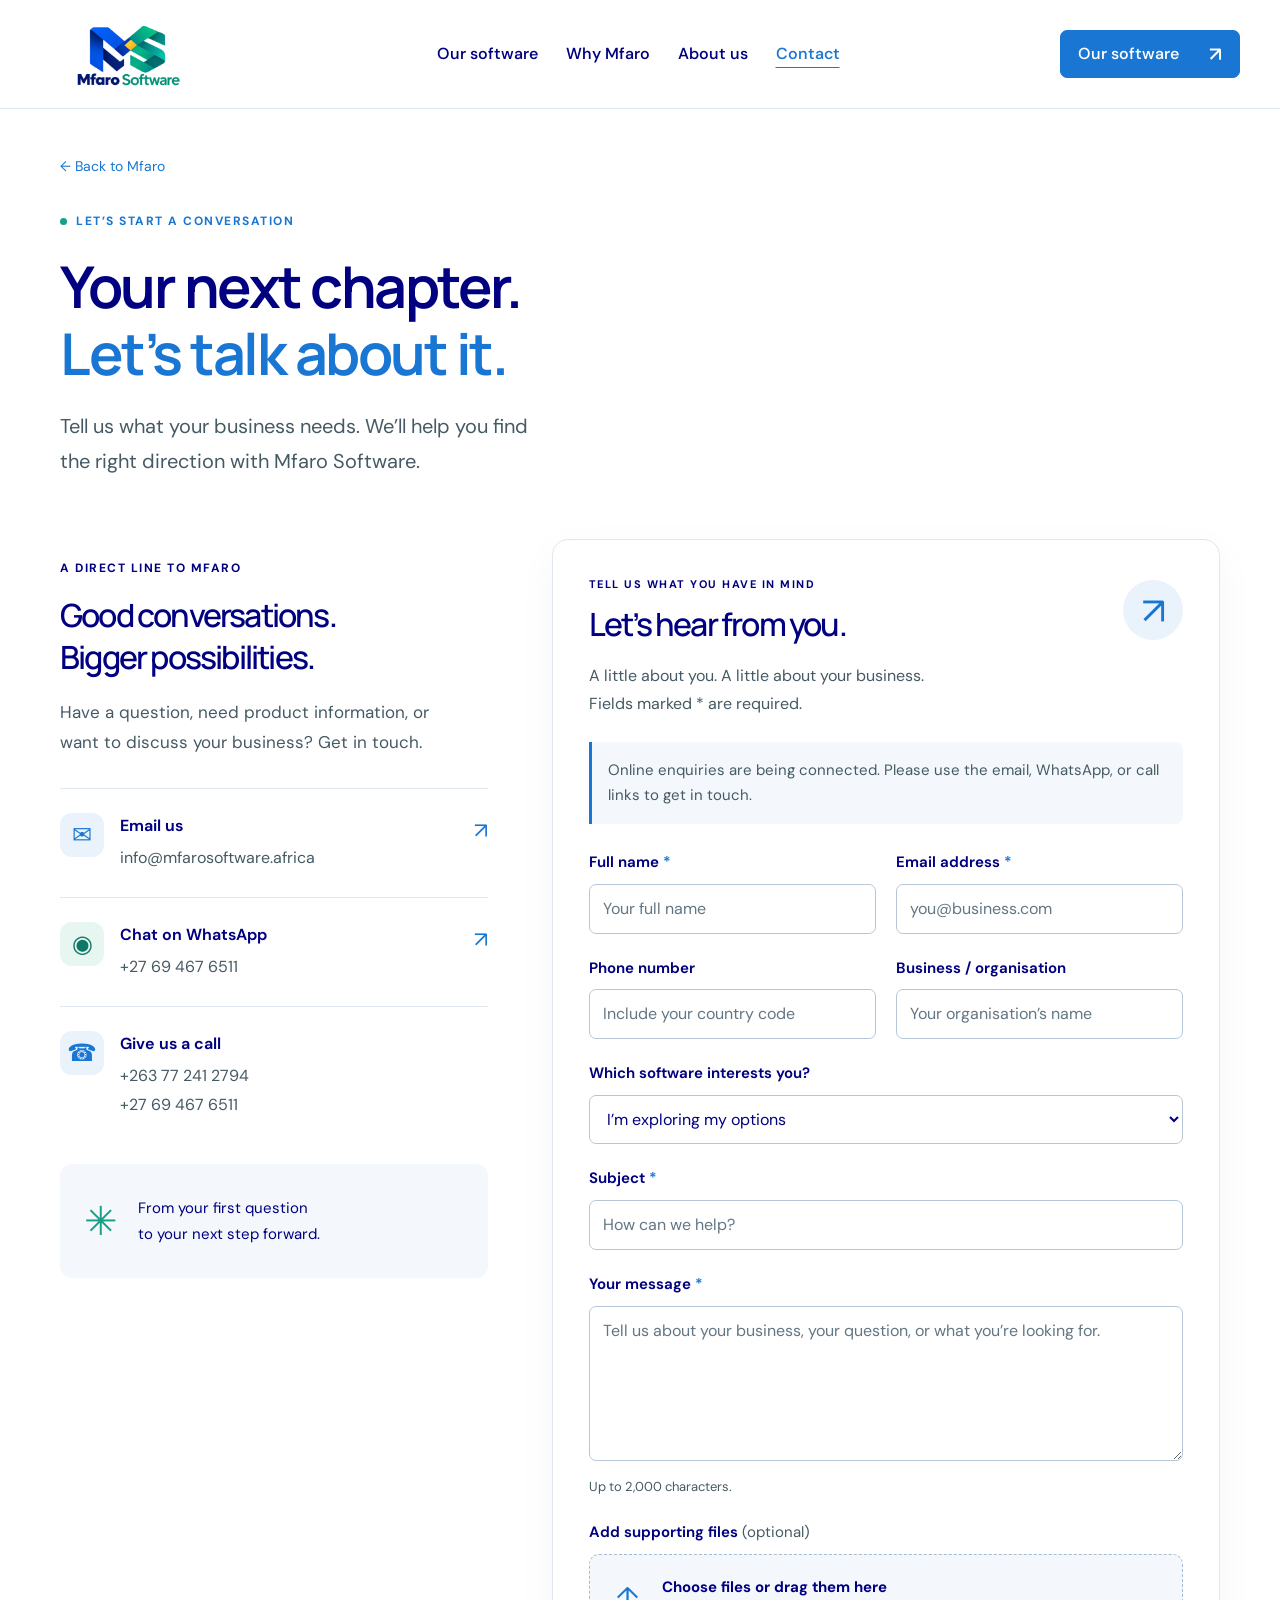
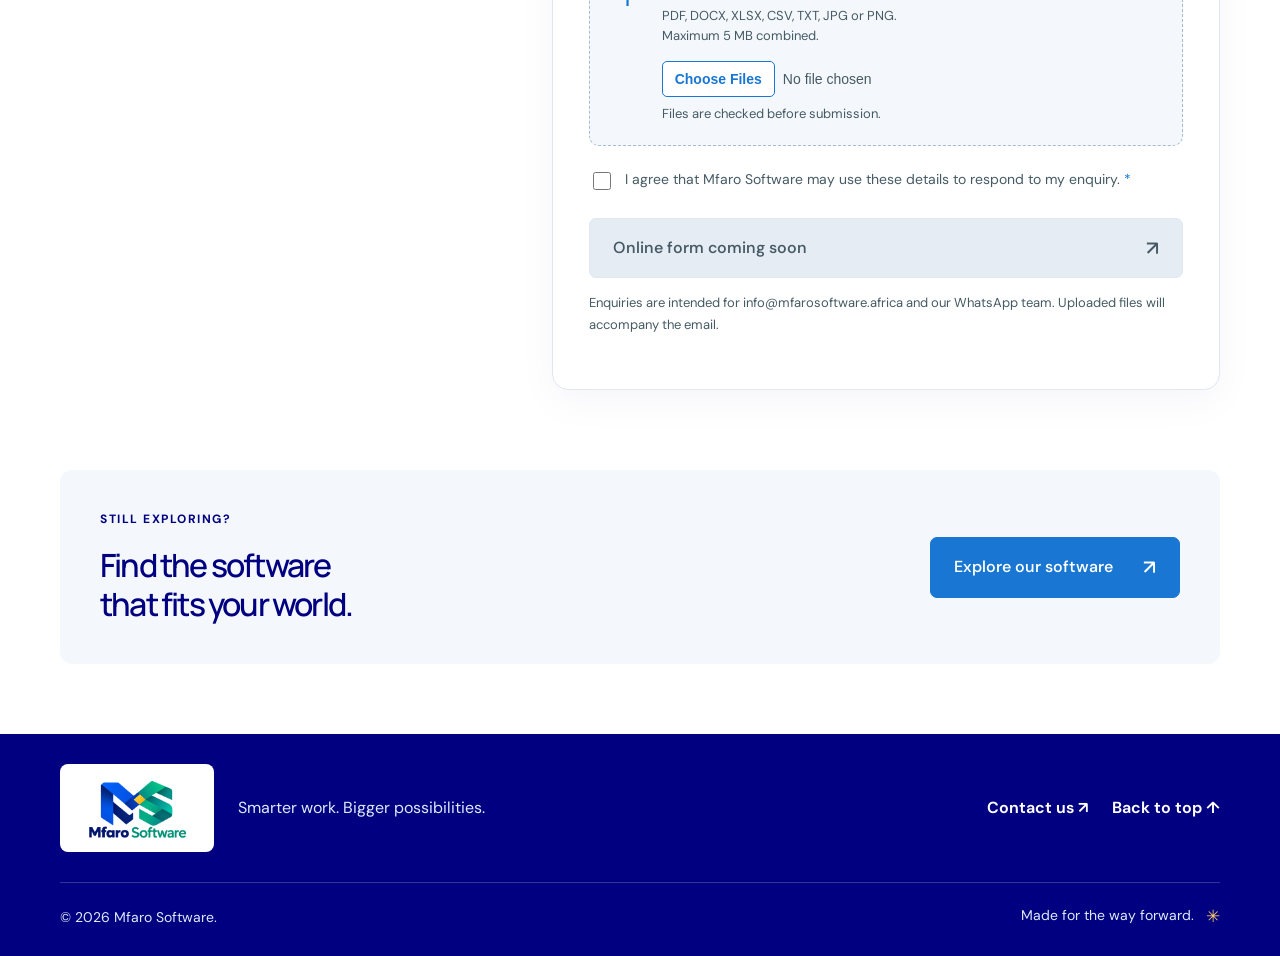
==== contact.html @ 4982895c "Add contact page, 5 MB upload validation and white navigation" ====
<!doctype html>
<html lang="en"><head><meta charset="UTF-8"><meta name="viewport" content="width=device-width,initial-scale=1"><meta name="description" content="Contact Mfaro Software about POS, invoicing, education, forex, or HR and payroll software. Email, WhatsApp, call, or prepare an enquiry with files up to 5 MB."><meta name="theme-color" content="#FFFFFF"><title>Contact us — Mfaro Software</title><link rel="icon" type="image/png" href="mfaro-software-logo.png"><link rel="stylesheet" href="style.css"><script src="contact-config.js" defer></script><script src="contact.js" defer></script></head>
<body class="contact-page"><div class="header-shell"><header class="header"><a href="index.html" class="brand" aria-label="Mfaro Software home"><img class="brand-image" src="mfaro-software-logo.png" alt="Mfaro Software" width="176" height="92"></a><nav aria-label="Main navigation"><a href="index.html#solutions">Our software</a><a href="index.html#approach">Why Mfaro</a><a href="index.html#about">About us</a><a href="contact.html" aria-current="page">Contact</a></nav><a class="button small contact-header-cta" href="index.html#solutions">Our software <span>↗</span></a><button class="menu-toggle" aria-expanded="false" aria-label="Toggle navigation">☰</button></header></div>
<main>
<section class="contact-intro wrap"><a class="contact-breadcrumb" href="index.html">← Back to Mfaro</a><div class="eyebrow"><span class="status-dot"></span> LET’S START A CONVERSATION</div><h1>Your next chapter.<br><em>Let’s talk about it.</em></h1><p>Tell us what your business needs. We’ll help you find<br class="desktop"> the right direction with Mfaro Software.</p></section>
<section class="contact-layout wrap" aria-label="Contact Mfaro Software">
<aside class="contact-details"><div class="eyebrow">A DIRECT LINE TO MFARO</div><h2>Good conversations.<br>Bigger possibilities.</h2><p>Have a question, need product information, or want to discuss your business? Get in touch.</p>
<a class="contact-method" href="mailto:info@mfarosoftware.africa"><span class="contact-method-icon" aria-hidden="true">✉</span><span><strong>Email us</strong><span>info@mfarosoftware.africa</span></span><span class="method-arrow" aria-hidden="true">↗</span></a>
<a class="contact-method" href="https://wa.me/27694676511" target="_blank" rel="noopener noreferrer"><span class="contact-method-icon whatsapp-icon" aria-hidden="true">◉</span><span><strong>Chat on WhatsApp</strong><span>+27 69 467 6511</span></span><span class="method-arrow" aria-hidden="true">↗</span></a>
<div class="contact-method call-method"><span class="contact-method-icon" aria-hidden="true">☎</span><span><strong>Give us a call</strong><a href="tel:+263772412794">+263 77 241 2794</a><a href="tel:+27694676511">+27 69 467 6511</a></span></div>
<div class="contact-aside-note"><span aria-hidden="true">✳</span><p>From your first question<br>to your next step forward.</p></div></aside>
<div class="contact-form-panel"><div class="contact-form-heading"><div><div class="eyebrow">TELL US WHAT YOU HAVE IN MIND</div><h2>Let’s hear from you.</h2></div><span class="contact-form-mark" aria-hidden="true">↗</span></div><p class="form-lead">A little about you. A little about your business.<br>Fields marked * are required.</p>
<div id="delivery-status" class="delivery-status" role="status">Online enquiries are being connected. Please use the email, WhatsApp, or call links to get in touch.</div>
<form id="contact-form" enctype="multipart/form-data">
<div class="form-row"><div class="form-field"><label for="contact-name">Full name <span>*</span></label><input id="contact-name" name="name" autocomplete="name" required maxlength="80" placeholder="Your full name"></div><div class="form-field"><label for="contact-email">Email address <span>*</span></label><input id="contact-email" name="email" type="email" autocomplete="email" required maxlength="254" placeholder="you@business.com"></div></div>
<div class="form-row"><div class="form-field"><label for="contact-phone">Phone number</label><input id="contact-phone" name="phone" type="tel" autocomplete="tel" maxlength="40" placeholder="Include your country code"></div><div class="form-field"><label for="contact-company">Business / organisation</label><input id="contact-company" name="company" autocomplete="organization" maxlength="120" placeholder="Your organisation’s name"></div></div>
<div class="form-field"><label for="contact-product">Which software interests you?</label><select id="contact-product" name="product"><option value="General enquiry">I’m exploring my options</option>MfaroPOS</option><option>MfaroInvoice</option><option>MfaroEdu</option><option>MfaroForex</option><option>Mfaro HR &amp; Payroll</option></select></div>
<div class="form-field"><label for="contact-subject">Subject <span>*</span></label><input id="contact-subject" name="subject" required maxlength="120" placeholder="How can we help?"></div>
<div class="form-field"><label for="contact-message">Your message <span>*</span></label><textarea id="contact-message" name="message" rows="5" required minlength="10" maxlength="2000" placeholder="Tell us about your business, your question, or what you’re looking for."></textarea><span class="field-hint">Up to 2,000 characters.</span></div>
<div class="form-field"><label for="contact-files">Add supporting files <span class="optional-label">(optional)</span></label><div class="upload-area" id="upload-area"><span class="upload-icon" aria-hidden="true">↑</span><div><strong>Choose files or drag them here</strong><p>PDF, DOCX, XLSX, CSV, TXT, JPG or PNG.<br>Maximum 5 MB combined.</p><input id="contact-files" name="attachments" type="file" multiple accept=".pdf,.docx,.xlsx,.csv,.txt,.jpg,.jpeg,.png" aria-describedby="file-help file-error"><span id="file-help" class="field-hint">Files are checked before submission.</span></div></div><ul id="file-list" class="file-list" aria-label="Selected files"></ul><p id="file-error" class="field-error" role="alert"></p><button id="clear-files" class="clear-files" type="button" hidden>Clear selected files</button></div>
<div class="form-trap" aria-hidden="true"><label for="contact-website">Leave this field empty</label><input id="contact-website" name="website" tabindex="-1" autocomplete="off"></div>
<label class="contact-consent"><input id="contact-consent" type="checkbox" name="consent" value="yes" required><span>I agree that Mfaro Software may use these details to respond to my enquiry. <span>*</span></span></label>
<button class="button contact-submit" id="contact-submit" type="submit" disabled>Online form coming soon <span aria-hidden="true">↗</span></button><p class="contact-routing-note">Enquiries are intended for info@mfarosoftware.africa and our WhatsApp team. Uploaded files will accompany the email.</p><div id="submit-status" role="status" class="submit-status" tabindex="-1"></div>
</form></div></section>
<section class="contact-bottom wrap"><div><span class="eyebrow">STILL EXPLORING?</span><h2>Find the software<br>that fits your world.</h2></div><a class="button" href="index.html#solutions">Explore our software <span>↗</span></a></section>
</main><div class="footer-shell"><footer class="wrap"><div class="footer-top"><a href="index.html" class="brand"><img class="brand-image" src="mfaro-software-logo.png" alt="Mfaro Software" width="176" height="92"></a><p>Smarter work. Bigger possibilities.</p><a class="text-link footer-contact" href="contact.html">Contact us ↗</a><a class="text-link" href="#">Back to top ↑</a></div><div class="footer-bottom"><span>© <span id="year">2026</span> Mfaro Software.</span><span>Made for the way forward. <span class="footer-star">✳</span></span></div></footer></div></body></html>
---- style.css ----
@import url('https://fonts.googleapis.com/css2?family=DM+Sans:wght@400;450;500;550;600;650;700&family=Manrope:wght@400;500;600;650;700;750;800&display=swap');
:root{
  --primary-navy:#000080;
  --professional-blue:#1976D2;
  --emerald-green:#16A085;
  --white:#FFFFFF;
  --gold-accent:#FFCC66;
  --text-primary:var(--primary-navy);
  --text-secondary:#455A64;
  --background-primary:var(--white);
  --background-soft:#F4F8FC;
  --border-color:#E0E7EF;
  --blue-soft:#EAF3FC;
  --emerald-soft:#E8F6F2;
  --gold-soft:#FFF5DE;
  --blue-hover:#125DA8;
  --emerald-action:#0D7965;
  --emerald-hover:#096451;
  --text-on-dark:#DFE9F7;
  --border-on-dark:#FFFFFF33;
  --grid-on-dark:#FFFFFF18;
  --orbit-on-dark:#FFFFFF08;
  --shadow-soft:#0000800A;
  --shadow-medium:#00008014;
  --shadow-dialog:#00008033;
  --backdrop:#00008080;
  --mask-solid:#000000;
}*{box-sizing:border-box}html{scroll-behavior:smooth;scroll-padding-top:100px}body{margin:0;background:var(--background-primary);color:var(--text-primary);font-family:'DM Sans',sans-serif;-webkit-font-smoothing:antialiased}button,a{-webkit-tap-highlight-color:transparent}button{font:inherit;cursor:pointer}a{color:inherit;text-decoration:none}button:focus-visible,a:focus-visible{outline:3px solid var(--professional-blue);outline-offset:5px}.wrap{max-width:1240px;margin:auto;padding-left:40px;padding-right:40px}.header{height:108px;max-width:1320px;margin:auto;padding:0 40px;display:flex;align-items:center;justify-content:space-between;gap:35px}.brand{display:flex;align-items:center;gap:11px;font-size:31px;font-weight:800;line-height:.9;letter-spacing:-1.6px}.brand-sub{display:block;font-size:8px;letter-spacing:3.7px;margin-top:8px;margin-left:2px;font-weight:650}.brand-icon{display:flex;align-items:center;justify-content:center;font-weight:800;background:var(--text-primary);color:var(--gold-accent);height:42px;width:42px;border-radius:12px;font-size:31px;letter-spacing:-5px;padding-right:6px}.brand-icon span{font-size:19px;align-self:flex-start;line-height:1.1;margin-top:5px}.header nav{display:flex;gap:33px;font-size:13px;font-weight:550}.header nav a:hover,.text-link:hover{color:var(--professional-blue)}.button{display:inline-flex;align-items:center;justify-content:space-between;gap:30px;padding:18px 23px;background:var(--professional-blue);color:var(--white);border:1px solid var(--professional-blue);border-radius:7px;font-size:13px;font-weight:550;transition:transform .2s,background .2s}.button:hover{background:var(--blue-hover);transform:translateY(-2px)}.button span{font-size:20px;line-height:1}.button.small{padding:12px 17px;font-size:12px}.menu-toggle{display:none}.hero{display:grid;grid-template-columns:1.02fr 1fr;gap:30px;align-items:center;padding-top:61px;padding-bottom:80px;min-height:650px}.eyebrow{font-size:10px;font-weight:700;letter-spacing:1.9px;display:flex;align-items:center;gap:9px}.status-dot{height:7px;width:7px;border-radius:50%;background:var(--emerald-green);box-shadow:0 0 0 4px var(--emerald-soft)}h1,h2,h3,p{margin:0}h1,h2,h3{font-family:Manrope,sans-serif}h1{font-size:clamp(48px,4.65vw,65px);line-height:1.12;letter-spacing:-3.3px;font-weight:650;margin:25px 0 23px}h1 em{font-style:normal;color:var(--gold-accent)}p{font-size:15px;line-height:1.8;color:var(--text-secondary)}.hero-actions{display:flex;align-items:center;gap:26px;margin-top:29px}.text-link{color:var(--professional-blue);font-size:12px;font-weight:650;display:inline-flex;gap:18px;align-items:center}.hero-note{display:flex;align-items:center;gap:9px;font-size:10px;color:var(--text-secondary);margin-top:30px}.mini-orbit{font-size:24px;color:var(--emerald-green)}.hero-art{position:relative;padding:52px 0 46px 7px;min-width:0}.art-grid{position:absolute;inset:-12px -15px 15px;background-image:linear-gradient(var(--grid-on-dark) 1px,transparent 1px),linear-gradient(90deg,var(--grid-on-dark) 1px,transparent 1px);background-size:33px 33px;mask-image:radial-gradient(ellipse,var(--mask-solid) 30%,transparent 72%)}.floating-tag{position:absolute;top:12px;left:28%;font-size:11px;transform:rotate(-5deg);border:1px solid var(--border-color);background:var(--emerald-soft);padding:10px 18px;border-radius:30px;box-shadow:0 5px 15px var(--shadow-soft)}.floating-tag span{color:var(--professional-blue);margin-right:5px}.product-window{position:relative;transform:rotate(-3deg);background:var(--white);border:1px solid var(--border-color);border-radius:11px;box-shadow:0 24px 50px var(--shadow-medium);overflow:hidden}.window-top{height:50px;display:flex;align-items:center;gap:9px;border-bottom:1px solid var(--border-color);padding:0 17px}.tiny-logo{font-size:16px;color:var(--emerald-green);font-weight:800}.window-top strong{font-size:11px}.window-label{font-size:6px;letter-spacing:1px;margin-left:auto;color:var(--text-secondary)}.dots{font-size:11px;margin-left:10px;color:var(--text-secondary)}.window-body{display:flex}.mock-sidebar{width:48px;background:var(--background-soft);border-right:1px solid var(--border-color);display:flex;flex-direction:column;align-items:center;padding:16px 0;gap:16px;flex-shrink:0;color:var(--text-secondary);font-size:18px}.mock-sidebar span{width:28px;height:28px;display:grid;place-items:center}.mock-sidebar .selected{color:var(--professional-blue);background:var(--emerald-soft);border-radius:5px}.sidebar-bottom{margin-top:auto}.mock-main{padding:22px 21px 17px;flex:1;min-width:0}.mock-heading{display:flex;justify-content:space-between}.mock-heading small{font-size:6px;letter-spacing:1.4px;color:var(--text-secondary)}.mock-heading h3{font-size:17px;margin-top:5px;letter-spacing:-.6px}.mock-avatar{height:27px;width:27px;border-radius:50%;background:var(--blue-soft);display:grid;place-items:center;font-size:9px}.mock-stats{display:grid;grid-template-columns:1.25fr 1fr;gap:10px;margin-top:22px}.mock-stats>div{background:var(--blue-soft);border:1px solid var(--border-color);border-radius:6px;padding:12px}.mock-stats>div>span{font-size:8px;color:var(--text-secondary)}.mock-stats strong{font-size:25px;display:block;margin-top:6px;letter-spacing:-1px;font-weight:550}.mock-stats strong span{font-size:16px;color:var(--text-secondary)}.mock-stats small{font-size:6px;display:block;color:var(--emerald-action);margin-top:7px}.mock-stats .stat-secondary{background:var(--white);border-color:var(--border-color)}.stat-secondary strong{font-size:25px}.chart-header{display:flex;justify-content:space-between;margin-top:24px;font-size:8px}.chart-header>span{font-size:7px;color:var(--text-secondary)}.chart{position:relative;height:129px;margin-top:12px}.grid-lines{position:absolute;inset:0 0 20px;background:repeating-linear-gradient(to top,var(--border-color) 0px,var(--border-color) 1px,transparent 1px,transparent 35px)}.bars{height:109px;display:flex;align-items:flex-end;justify-content:space-around;position:relative;gap:13px;padding:0 8px}.bars i{height:var(--h);flex:1;border-radius:4px 4px 0 0;background:var(--blue-soft)}.bars i:nth-child(4){background:var(--emerald-green)}.bars i:last-child{background:var(--primary-navy)}.chart-days{display:flex;justify-content:space-around;padding-top:8px;font-size:7px;color:var(--text-secondary)}.mock-bottom{display:flex;align-items:center;gap:7px;background:var(--background-soft);margin-top:16px;border-radius:5px;padding:10px;font-size:7px;color:var(--text-secondary)}.mock-bottom>span:last-child{margin-left:auto;color:var(--professional-blue)}.check{background:var(--emerald-soft);color:var(--emerald-action);border-radius:50%;width:14px;height:14px;display:grid;place-items:center}.growth-badge{position:absolute;bottom:93px;right:-22px;display:flex;align-items:center;gap:10px;border:1px solid var(--border-color);background:var(--gold-soft);border-radius:9px;box-shadow:0 10px 20px var(--shadow-soft);padding:15px 22px;transform:rotate(5deg);font-size:11px;line-height:1.5}.growth-badge>span{font-size:26px;color:var(--gold-accent);background:var(--gold-soft);border-radius:50%;width:36px;height:36px;display:grid;place-items:center}.preview-tabs{display:flex;position:relative;justify-content:center;gap:5px;margin-top:30px}.preview-tabs button{border:0;background:transparent;font-size:10px;padding:7px 14px;border-radius:20px;color:var(--text-secondary)}.preview-tabs button.active{background:var(--professional-blue);color:var(--white)}.concept-note{position:relative;text-align:center;font-size:8px;margin-top:10px;color:var(--text-secondary)}.intro-strip{border-top:1px solid var(--border-color);border-bottom:1px solid var(--border-color);background:var(--background-soft)}.strip-inner{display:flex;align-items:center;justify-content:space-between;padding-top:26px;padding-bottom:26px;gap:30px}.strip-inner>span{font-size:8px;letter-spacing:1.4px;line-height:1.8;color:var(--text-secondary)}.strip-inner>span strong{font-size:12px;letter-spacing:0;color:var(--text-primary);font-weight:500}.strip-inner>div{display:flex;gap:33px;align-items:center;font-family:Manrope,sans-serif;font-size:19px;font-weight:500;letter-spacing:-.5px}.strip-inner>div span{color:var(--emerald-green);font-size:22px}.solutions{padding-top:90px;padding-bottom:85px}.section-heading{display:flex;align-items:flex-end;justify-content:space-between;margin-bottom:37px}.section-heading h2,h2{font-size:39px;line-height:1.22;letter-spacing:-1.8px;font-weight:550;margin-top:17px}.section-heading>p{font-size:13px;margin-bottom:5px}.product-grid{display:grid;grid-template-columns:repeat(4,1fr);gap:17px}.product-card{background:var(--white);box-shadow:0 3px 14px var(--shadow-soft);border:1px solid var(--border-color);border-radius:9px;text-align:left;padding:23px 20px 17px;color:var(--text-primary);transition:transform .2s,background .2s,box-shadow .2s}.product-card:hover{background:var(--white);transform:translateY(-6px);box-shadow:0 12px 20px var(--shadow-soft)}.product-top{display:flex;align-items:center;justify-content:space-between;gap:10px}.product-symbol{height:37px;width:37px;display:grid;place-items:center;font-size:24px;border-radius:9px}.pos-symbol{background:var(--emerald-soft);color:var(--emerald-action)}.invoice-symbol{background:var(--blue-soft);color:var(--professional-blue)}.edu-symbol{background:var(--gold-soft);color:var(--gold-accent)}.forex-symbol{background:var(--emerald-soft);color:var(--professional-blue)}.product-index{font-size:6px;letter-spacing:1px;color:var(--text-secondary)}.product-card h3{font-size:23px;font-weight:750;letter-spacing:-1px;margin-top:26px}.product-card h3>span{font-weight:450}.product-card p{font-size:11px;line-height:1.9;margin-top:11px}.product-bottom{border-top:1px solid var(--border-color);display:flex;align-items:center;justify-content:space-between;margin-top:25px;padding-top:17px;font-size:9px;font-weight:550}.arrow-circle{height:25px;width:25px;border-radius:50%;border:1px solid var(--border-color);display:grid;place-items:center;font-size:16px}.approach{display:grid;grid-template-columns:1fr 1fr;gap:100px;padding-top:26px;padding-bottom:87px}.approach-title p{font-size:13px;margin-top:23px}.principles article{display:flex;gap:23px;padding:26px 0;border-bottom:1px solid var(--border-color)}.principles article:first-child{padding-top:7px}.principles article>span{font-size:10px;color:var(--text-secondary);padding-top:6px}.principles h3{font-size:19px;letter-spacing:-.5px;font-weight:600}.principles p{font-size:12px;margin-top:10px;max-width:355px}.line-art{display:flex;align-items:flex-end;gap:9px;position:relative;margin-top:26px;height:79px;width:180px}.line-art i{display:block;width:24px;border:1px solid var(--border-color);background:var(--emerald-soft);border-radius:5px 5px 0 0;transform:skewY(-14deg)}.line-art i:nth-child(2){height:26px}.line-art i:nth-child(3){height:43px}.line-art i:nth-child(4){height:69px}.line-art span{font-size:66px;font-weight:400;margin-right:12px;color:var(--emerald-green);line-height:1.1}.about{border-top:1px solid var(--border-color);padding-top:60px;padding-bottom:70px;position:relative;display:grid;grid-template-columns:1fr 1fr;gap:0 100px}.about>.eyebrow{grid-column:1/-1}.about h2{margin-top:22px}.about-text{margin-top:21px;max-width:400px}.about-text p{font-size:12px;margin-bottom:12px}.about-text .text-link{margin-top:10px}.about-star{position:absolute;left:38%;bottom:70px;font-size:53px;color:var(--gold-accent)}.cta{background:var(--text-primary);border-radius:12px;color:var(--white);position:relative;overflow:hidden;display:flex;justify-content:space-between;align-items:center;padding:50px 55px;margin-top:5px;margin-bottom:60px;max-width:1160px;gap:30px}.cta .eyebrow{color:var(--gold-accent);font-size:8px}.cta h2{font-size:43px;margin-top:16px;position:relative;z-index:1}.cta>div:nth-child(2){position:relative;z-index:1}.cta p{color:var(--text-on-dark);font-size:12px;margin-bottom:22px}.button.light{background:var(--emerald-action);color:var(--white);border-color:var(--emerald-action)}.button.light:hover{background:var(--emerald-hover);border-color:var(--emerald-hover)}.cta-orbit{position:absolute;left:38%;top:-70px;border:1px solid var(--grid-on-dark);width:420px;height:420px;border-radius:50%;box-shadow:0 0 0 40px var(--orbit-on-dark),0 0 0 80px var(--orbit-on-dark),0 0 0 120px var(--orbit-on-dark)}footer{padding-bottom:25px}.footer-top{display:flex;align-items:center;gap:30px;padding-bottom:30px}.footer-top .brand{font-size:24px}.footer-top .brand-icon{height:34px;width:34px;font-size:25px}.footer-top .brand-icon span{font-size:14px}.footer-top .brand-sub{font-size:6px;letter-spacing:3px;margin-top:6px}.footer-top p{font-size:11px}.footer-top>.text-link{margin-left:auto;font-size:10px}.footer-bottom{display:flex;justify-content:space-between;border-top:1px solid var(--border-color);padding-top:20px;font-size:9px;color:var(--text-secondary);align-items:center}.footer-star{font-size:17px;vertical-align:middle;margin-left:8px;color:var(--emerald-green)}dialog{border:1px solid var(--border-color);border-radius:15px;padding:42px;color:var(--text-primary);background:var(--background-primary);width:min(520px,calc(100% - 32px));box-shadow:0 30px 100px var(--shadow-dialog)}dialog::backdrop{background:var(--backdrop);backdrop-filter:blur(5px)}.close-dialog{position:absolute;right:14px;top:10px;font-size:27px;background:transparent;border:0;color:var(--text-primary)}dialog h2{font-size:31px;margin:18px 0}dialog p{font-size:13px}dialog .eyebrow{font-size:9px}dialog .button{margin-top:25px}.finder-options{display:grid;grid-template-columns:1fr 1fr;gap:10px;margin-top:25px}.finder-options button{border:1px solid var(--border-color);background:var(--white);text-align:left;padding:18px 14px;border-radius:7px;color:var(--text-primary);font-size:12px}.finder-options button:hover{background:var(--emerald-soft);border-color:var(--border-color)}.finder-options button span{display:block;color:var(--text-secondary);font-size:10px;margin-top:7px}.detail-tag{display:inline-block;background:var(--emerald-soft);padding:7px 11px;border-radius:20px;color:var(--emerald-action);font-size:10px;margin-top:20px}.detail-note{border-top:1px solid var(--border-color);padding-top:16px;margin-top:22px;font-size:10px!important}.dialog-back{background:none;border:0;padding:0;color:var(--professional-blue);font-size:11px;margin-top:22px;display:block}

/* Brand contexts: preserve existing component geometry and behaviour. */
.header-shell,.hero-shell,.footer-shell{background:var(--primary-navy)}
.header{color:var(--white)}
.header .brand-icon,footer .brand-icon{background:var(--professional-blue);color:var(--white)}
.header nav a{color:var(--white);border-radius:4px;transition:background .2s,box-shadow .2s}
.header nav a:hover,.header nav a:active{background:var(--professional-blue);box-shadow:0 0 0 7px var(--professional-blue);color:var(--white)}
.header .menu-toggle{color:var(--white)}
.hero{color:var(--white)}
.hero-copy p,.hero-note,.concept-note{color:var(--text-on-dark)}
.hero-copy .eyebrow{color:var(--white)}
.hero .text-link{color:var(--white)}
.hero .text-link:hover{color:var(--gold-accent)}
.mini-orbit{color:var(--gold-accent)}
.status-dot{box-shadow:0 0 0 4px var(--grid-on-dark)}
.product-window,.growth-badge,.floating-tag{color:var(--text-primary)}
.floating-tag{background:var(--white);border-color:var(--border-color)}
.floating-tag span{color:var(--emerald-green)}
.growth-badge{background:var(--white)}
.growth-badge>span{background:var(--gold-soft);color:var(--text-primary)}
.preview-tabs button{color:var(--white);border:1px solid var(--border-on-dark);transition:background .2s,border-color .2s}
.preview-tabs button:hover{background:var(--blue-hover);border-color:var(--professional-blue)}
.preview-tabs button.active{border-color:var(--professional-blue)}
.bars i{background:var(--professional-blue)}
.bars i:nth-child(4){background:var(--emerald-green)}
.bars i:last-child{background:var(--primary-navy)}
.tiny-logo{color:var(--professional-blue)}
.pos-symbol{color:var(--emerald-action)}
.edu-symbol{color:var(--text-primary)}
.forex-symbol{color:var(--emerald-action)}
.product-card:hover{border-color:var(--professional-blue)}
.product-card:hover .arrow-circle{background:var(--professional-blue);border-color:var(--professional-blue);color:var(--white)}
.product-bottom{color:var(--professional-blue)}
.line-art span{color:var(--professional-blue)}
.line-art i{border-color:var(--emerald-green)}
.about-star{color:var(--emerald-green)}
.cta h2{color:var(--white)}
footer{padding-top:30px;color:var(--white)}
.footer-top p,.footer-bottom{color:var(--text-on-dark)}
.footer-top>.text-link{color:var(--white)}
.footer-top>.text-link:hover{color:var(--gold-accent)}
.footer-bottom{border-color:var(--border-on-dark)}
.footer-star{color:var(--gold-accent)}
.finder-options button:hover{border-color:var(--professional-blue)}
.finder-options button:active{background:var(--blue-soft)}
.detail-tag{color:var(--emerald-action)}
.dialog-back:hover{color:var(--blue-hover)}
button:focus-visible,a:focus-visible{outline-color:var(--professional-blue)}
.header :focus-visible,.hero :focus-visible,.cta :focus-visible,footer :focus-visible{outline-color:var(--gold-accent)}
.button:active{background:var(--blue-hover);transform:translateY(0)}
.button.light:active{background:var(--emerald-hover)}
button:disabled{opacity:.55;cursor:not-allowed;transform:none}


@media(min-width:1500px){.hero{padding-top:85px;padding-bottom:100px}.header{height:115px}}@media(max-width:1100px){.wrap{padding-left:30px;padding-right:30px}.hero{gap:25px}h1{font-size:52px}.growth-badge{right:-4px}.mock-main{padding:17px 14px}.mock-stats strong{font-size:21px}.hero-actions{gap:18px}.hero-actions .button{padding:16px;gap:18px}.product-grid{gap:10px}.product-card{padding:19px 14px 15px}.product-index{font-size:5px}.product-card h3{font-size:20px}.product-card p{font-size:10px}.product-bottom{font-size:8px}.approach,.about{gap:60px}.cta{margin-left:30px;margin-right:30px}.strip-inner>div{gap:22px;font-size:17px}}
@media(max-width:760px){.header{height:85px;padding:0 24px;gap:15px}.header .brand{font-size:26px}.header .brand-icon{height:37px;width:37px}.header .button{margin-left:auto;padding:11px 13px;gap:12px;font-size:10px}.menu-toggle{display:block;border:0;background:none;color:var(--text-primary);font-size:22px;padding:5px}.header nav{display:none;position:absolute;left:20px;right:20px;top:77px;background:var(--background-primary);border:1px solid var(--border-color);padding:23px;z-index:10;border-radius:8px;box-shadow:0 12px 30px var(--shadow-soft)}.header nav.open{display:flex;flex-direction:column;gap:23px}.wrap{padding-left:25px;padding-right:25px}.hero{grid-template-columns:1fr;padding-top:34px;gap:20px;padding-bottom:35px}.hero-copy{max-width:520px}.eyebrow{font-size:8px;letter-spacing:1.5px}h1{font-size:clamp(37px,10.5vw,55px);letter-spacing:-2px;margin-top:24px}.hero p{font-size:14px}.hero-actions{gap:28px}.hero-note{font-size:10px;margin-top:23px}.hero-art{max-width:510px;width:100%;margin:0 auto;padding:52px 12px 20px}.hero-art .concept-note{font-size:8px}.product-window{transform:rotate(-2deg)}.mock-main{padding:20px}.mock-stats strong{font-size:27px}.growth-badge{bottom:90px;right:-5px;padding:12px 18px}.strip-inner{flex-direction:column;align-items:flex-start;gap:19px;padding-top:24px;padding-bottom:24px}.strip-inner>span br{display:none}.strip-inner>span strong{margin-left:12px;font-size:11px}.strip-inner>div{width:100%;justify-content:space-between;font-size:15px;gap:8px}.strip-inner>div span{font-size:16px}.solutions{padding-top:52px;padding-bottom:48px}.section-heading{display:block;margin-bottom:25px}.section-heading h2,h2{font-size:33px;letter-spacing:-1.4px}.section-heading>p{margin-top:19px;font-size:12px}.desktop{display:none}.product-grid{grid-template-columns:1fr 1fr;gap:12px}.product-card{padding:18px 15px}.product-index{font-size:5px;letter-spacing:.6px}.product-symbol{width:31px;height:31px;font-size:21px}.product-card h3{font-size:21px;margin-top:21px}.product-card p{font-size:10px}.product-card p br{display:none}.product-bottom{font-size:8px;gap:5px;margin-top:19px}.arrow-circle{flex-shrink:0;width:21px;height:21px;font-size:13px}.approach{grid-template-columns:1fr;gap:28px;padding-top:13px;padding-bottom:48px}.approach-title p{margin-top:17px;font-size:12px}.line-art{display:none}.principles article{padding:23px 0;gap:21px}.principles h3{font-size:18px}.principles p{max-width:none}.about{display:block;padding-top:40px;padding-bottom:44px}.about h2{font-size:34px}.about-text{max-width:90%;margin-top:24px}.about-star{left:auto;right:20px;top:91px;bottom:auto;font-size:42px}.cta{margin:0 20px 40px;padding:32px 27px;display:block}.cta h2{font-size:37px}.cta p{margin-top:24px;font-size:11px;margin-bottom:18px}.cta .button{font-size:12px}.cta-orbit{left:40%;top:0}.footer-top{flex-wrap:wrap;gap:18px;padding-bottom:24px}.footer-top p{order:3;flex-basis:100%;font-size:11px}.footer-top>.text-link{font-size:9px}.footer-bottom{font-size:8px;gap:10px}.footer-star{font-size:15px}dialog{padding:35px 26px}.finder-options{gap:9px}}
@media(prefers-reduced-motion:reduce){html{scroll-behavior:auto}*{transition:none!important}}


@media(max-width:760px){.header nav{background:var(--primary-navy);border-color:var(--border-on-dark)}}

/* Supplied Mfaro Software logo, preserved with its original transparency. */
.brand-image{display:block;width:176px;height:92px;object-fit:contain;background:var(--white);border-radius:8px;padding:3px}
.footer-top .brand-image{width:154px;height:88px}
.tiny-logo img{display:block;width:42px;height:28px;object-fit:contain;background:var(--white);border-radius:3px}
@media(max-width:760px){.header .brand-image{width:126px;height:74px}.footer-top .brand-image{width:135px;height:80px}}
/* Readable type sizes across the marketing page and illustrative product UI. */
:root{--font-body:1.125rem;--font-ui:1rem;--font-small:.875rem;--font-caption:.75rem}
body{font-size:var(--font-body);line-height:1.65}
p{font-size:var(--font-body);line-height:1.75}
.header nav{font-size:var(--font-ui);gap:28px}
.button,.button.small,.cta .button,.header .button{font-size:var(--font-ui);line-height:1.4}
.text-link,.footer-top>.text-link{font-size:var(--font-ui);line-height:1.5}
.eyebrow,.cta .eyebrow,dialog .eyebrow{font-size:var(--font-caption);line-height:1.6;letter-spacing:1.5px}
.hero-copy p{font-size:1.25rem;line-height:1.7}
.hero-note{font-size:var(--font-small);line-height:1.6}
.hero-actions{flex-wrap:wrap;row-gap:18px}
.floating-tag,.growth-badge{font-size:var(--font-small)}
.floating-tag{left:18%;padding:10px 15px}
.product-window{transform:rotate(-1deg)}
.window-top{min-height:60px;height:auto;flex-wrap:wrap;padding:12px 15px;gap:8px}
.window-top strong{font-size:var(--font-ui)}
.window-label,.dots{font-size:var(--font-caption)}
.window-label{letter-spacing:.5px}
.mock-sidebar{width:42px}
.mock-main{padding:20px 18px 18px}
.mock-heading{gap:10px}
.mock-heading small{font-size:var(--font-caption);letter-spacing:1px}
.mock-heading h3{font-size:1.375rem;line-height:1.35;margin-top:8px}
.mock-avatar{font-size:var(--font-caption);flex-shrink:0}
.mock-stats{grid-template-columns:1.2fr 1fr;gap:10px}
.mock-stats>div{padding:12px;min-width:0}
.mock-stats>div>span{font-size:var(--font-small);line-height:1.5;display:block}
.mock-stats strong,.stat-secondary strong{font-size:1.875rem;letter-spacing:-1px;line-height:1.2;overflow-wrap:anywhere}
.mock-stats strong span{font-size:1.125rem}
.mock-stats small{font-size:var(--font-caption);line-height:1.5}
.chart-header{font-size:var(--font-small);gap:12px;align-items:center;flex-wrap:wrap;line-height:1.5}
.chart-header>span,.chart-days{font-size:var(--font-caption)}
.chart{height:150px}
.bars{height:124px}
.grid-lines{bottom:26px}
.chart-days{padding-top:7px;line-height:1.4}
.mock-bottom{font-size:var(--font-caption);line-height:1.5;gap:8px}
.check{width:20px;height:20px;flex-shrink:0}
.preview-tabs{gap:8px;flex-wrap:wrap}
.preview-tabs button{font-size:var(--font-small);padding:9px 16px;min-height:44px}
.concept-note,.hero-art .concept-note{font-size:var(--font-caption);line-height:1.6;margin-top:14px}
.growth-badge{right:-8px;bottom:115px;padding:12px 16px}
.strip-inner>span{font-size:var(--font-caption)}
.strip-inner>span strong{font-size:var(--font-ui)}
.strip-inner>div{flex-wrap:wrap;font-size:1.25rem;gap:22px}
.section-heading{gap:30px}
.section-heading>p{font-size:1.0625rem;max-width:390px}
.product-card{padding:24px;display:flex;flex-direction:column;min-width:0}
.product-top{flex-wrap:wrap;gap:12px}
.product-index{font-size:var(--font-caption);letter-spacing:.6px}
.product-card h3{font-size:1.625rem;line-height:1.3}
.product-card p{font-size:var(--font-ui);line-height:1.7;margin-bottom:24px}
.product-card p br{display:none}
.product-card p br::after{content:' '}
.product-bottom{font-size:var(--font-small);line-height:1.5;gap:12px;margin-top:auto;width:100%}
.arrow-circle{width:32px;height:32px;flex-shrink:0}
.approach-title p,.principles p,.about-text p{font-size:1.0625rem;line-height:1.8}
.principles h3{font-size:1.375rem;line-height:1.4}
.principles article>span{font-size:var(--font-small)}
.principles p{max-width:none}
.about-text{max-width:460px}
.cta p{font-size:var(--font-body)}
.footer-top{flex-wrap:wrap;gap:24px}
.footer-top p{font-size:var(--font-ui)}
.footer-bottom{font-size:var(--font-small);line-height:1.6;flex-wrap:wrap;gap:16px}
dialog{width:min(620px,calc(100% - 32px));max-height:calc(100dvh - 40px);overflow-y:auto}
dialog p{font-size:1.0625rem;line-height:1.75}
.finder-options button{font-size:var(--font-ui);line-height:1.5}
.finder-options button span,.detail-tag,.dialog-back{font-size:var(--font-small);line-height:1.6}
.detail-note{font-size:var(--font-small)!important;line-height:1.75}
.close-dialog{min-width:44px;min-height:44px}
@media(max-width:1100px){
  .product-grid{grid-template-columns:repeat(2,minmax(0,1fr));gap:20px}
  .hero{grid-template-columns:1fr 1fr;gap:24px}
  .mock-main{padding:16px 12px}
  .mock-stats{grid-template-columns:1fr}
  .header nav{gap:20px}
  .header .button{gap:16px}
}
@media(max-width:900px){
  .hero{grid-template-columns:1fr}
  .hero-copy{max-width:650px}
  .hero-art{max-width:620px;width:100%;margin:auto}
  .mock-stats{grid-template-columns:1.2fr 1fr}
  .strip-inner{flex-wrap:wrap}
  .section-heading{align-items:flex-start;flex-direction:column;gap:20px}
}
@media(max-width:760px){
  .header{gap:12px;padding:0 20px}
  .header .button{font-size:var(--font-small);padding:10px 12px;gap:10px}
  .header nav{font-size:var(--font-ui)}
  .hero-copy p{font-size:var(--font-body)}
  .hero-note{font-size:var(--font-small)}
  .hero-actions{gap:20px}
  .hero-art{padding-left:0;padding-right:0}
  .floating-tag{left:12%}
  .growth-badge{font-size:var(--font-small);right:0;bottom:120px}
  .strip-inner>span strong{font-size:var(--font-ui);display:block;margin:6px 0 0}
  .strip-inner>div{font-size:var(--font-ui);justify-content:flex-start;gap:12px}
  .section-heading>p{font-size:1.0625rem}
  .approach-title p{font-size:1.0625rem}
  .cta p{font-size:var(--font-body)}
  .footer-top p{font-size:var(--font-ui)}
  .footer-top>.text-link{font-size:var(--font-small)}
  .footer-bottom{font-size:var(--font-small)}
}
@media(max-width:600px){
  .product-grid{grid-template-columns:1fr}
  .mock-stats{grid-template-columns:1fr}
  .window-label{margin-left:0}
  .window-top .dots{margin-left:auto}
  .mock-heading h3{font-size:1.25rem}
  .preview-tabs{gap:6px}
  .preview-tabs button{padding:9px 13px}
  .growth-badge{position:relative;bottom:auto;right:auto;width:max-content;max-width:100%;margin:16px 0 0 auto;transform:none}
  .chart-header{font-size:var(--font-small)}
  .finder-options{grid-template-columns:1fr}
  .about-text{max-width:100%}
  .about-star{display:none}
}
@media(max-width:360px){.header .brand-image{width:105px}.header .button{gap:6px;padding:9px;font-size:.8125rem}.header{gap:8px;padding:0 16px}}


/* Five products stay spacious and readable at each breakpoint. */
.product-grid{grid-template-columns:repeat(6,minmax(0,1fr))}
.product-card{grid-column:span 2}
.product-card:nth-child(4){grid-column:2 / span 2}
.hr-symbol{background:var(--blue-soft);color:var(--professional-blue)}
.strip-inner{flex-wrap:wrap}
.strip-inner>div{row-gap:14px}
@media(max-width:1100px){.product-grid{grid-template-columns:repeat(2,minmax(0,1fr))}.product-card,.product-card:nth-child(4){grid-column:auto}.product-card:last-child{grid-column:1 / -1}}
@media(max-width:600px){.product-grid{grid-template-columns:1fr}.product-card,.product-card:nth-child(4),.product-card:last-child{grid-column:auto}}
/* White navigation across both pages. */
.header-shell{background:var(--white);border-bottom:1px solid var(--border-color)}
.header{color:var(--primary-navy)}
.header nav a{color:var(--primary-navy)}
.header nav a:hover,.header nav a:active{color:var(--white)}
.header nav a[aria-current="page"]{color:var(--professional-blue);text-decoration:underline;text-underline-offset:8px}
.header nav a[aria-current="page"]:hover{color:var(--white)}
.header .menu-toggle{color:var(--primary-navy)}
.header :focus-visible{outline-color:var(--professional-blue)}
.header .button{color:var(--white)}
.footer-top>.footer-contact{margin-left:auto}
.footer-top>.footer-contact+.text-link{margin-left:0}
.contact-breadcrumb{font-size:.875rem;color:var(--professional-blue);display:inline-block;margin-bottom:34px}
.contact-intro{padding-top:42px;padding-bottom:60px;position:relative}
.contact-intro .eyebrow{color:var(--professional-blue)}
.contact-intro h1{font-size:clamp(42px,4.5vw,60px);letter-spacing:-2.5px;line-height:1.15;margin-top:22px}
.contact-intro h1 em{color:var(--professional-blue)}
.contact-intro>p{font-size:1.25rem;max-width:650px}
.contact-layout{display:grid;grid-template-columns:.8fr 1.25fr;gap:64px;align-items:start;padding-bottom:80px}
.contact-details{padding-top:20px}
.contact-details h2{font-size:2rem;line-height:1.3;margin-bottom:20px}
.contact-details>p{font-size:1.0625rem;margin-bottom:30px;max-width:370px}
.contact-method{display:flex;align-items:flex-start;gap:16px;padding:24px 0;border-top:1px solid var(--border-color)}
.contact-method-icon{width:44px;height:44px;flex-shrink:0;display:grid;place-items:center;border-radius:12px;background:var(--blue-soft);color:var(--professional-blue);font-size:24px}
.whatsapp-icon{background:var(--emerald-soft);color:var(--emerald-action)}
.contact-method>span:nth-child(2){min-width:0;flex:1}
.contact-method strong{display:block;font-size:1rem;margin-bottom:5px;font-weight:650}
.contact-method>span>span,.call-method a{display:block;color:var(--text-secondary);font-size:1rem;line-height:1.8;overflow-wrap:anywhere}
.call-method a:hover{color:var(--professional-blue);text-decoration:underline}
a.contact-method:hover strong{color:var(--professional-blue)}
.method-arrow{color:var(--professional-blue);font-size:22px}
.contact-aside-note{display:flex;align-items:center;gap:20px;background:var(--background-soft);padding:24px;border-radius:12px;margin-top:20px}
.contact-aside-note>span{font-size:40px;color:var(--emerald-green)}
.contact-aside-note p{font-size:.9375rem;color:var(--primary-navy)}
.contact-form-panel{border:1px solid var(--border-color);box-shadow:0 12px 40px var(--shadow-soft);padding:36px;border-radius:16px;background:var(--white)}
.contact-form-heading{display:flex;align-items:center;justify-content:space-between;gap:15px}
.contact-form-heading h2{font-size:2rem;margin-top:12px}
.contact-form-heading .eyebrow{font-size:.6875rem}
.contact-form-mark{font-size:38px;flex-shrink:0;color:var(--professional-blue);background:var(--blue-soft);border-radius:50%;width:60px;height:60px;display:grid;place-items:center}
.form-lead{font-size:1rem;margin:18px 0 24px}
.delivery-status{border-left:3px solid var(--professional-blue);background:var(--background-soft);color:var(--text-secondary);font-size:.9375rem;line-height:1.65;padding:16px;margin-bottom:26px;border-radius:0 8px 8px 0}
.form-row{display:grid;grid-template-columns:1fr 1fr;gap:20px}
.form-field{margin-bottom:22px;min-width:0}
.form-field>label{display:block;font-size:.9375rem;font-weight:650;margin-bottom:9px}
.form-field label>span:not(.optional-label),.contact-consent span>span{color:var(--professional-blue)}
.optional-label{font-weight:400;color:var(--text-secondary)}
.form-field input:not([type=file]),.form-field select,.form-field textarea{box-sizing:border-box;width:100%;border:1px solid #B7C6D7;border-radius:7px;font:inherit;font-size:1rem;line-height:1.5;padding:12px 13px;background:var(--white);color:var(--text-primary);min-height:49px}
.form-field textarea{resize:vertical;min-height:155px}
.form-field input::placeholder,.form-field textarea::placeholder{color:#637683;opacity:1}
.form-field input:focus-visible,.form-field select:focus-visible,.form-field textarea:focus-visible,.contact-consent input:focus-visible{outline:3px solid var(--professional-blue);outline-offset:3px}
.field-hint{font-size:.8125rem;color:var(--text-secondary);display:block;line-height:1.6;margin-top:7px}
.upload-area{display:flex;gap:16px;border:1.5px dashed #A6BAD1;background:var(--background-soft);border-radius:10px;padding:20px;transition:border-color .2s,background .2s}
.upload-area.drag-over{background:var(--blue-soft);border-color:var(--professional-blue)}
.upload-icon{display:grid;place-items:center;width:36px;height:36px;color:var(--professional-blue);font-size:27px;flex-shrink:0}
.upload-area>div{min-width:0;flex:1}
.upload-area strong{font-size:.9375rem;display:block}
.upload-area p{font-size:.8125rem;line-height:1.6;margin:6px 0 14px}
.upload-area input{width:100%;max-width:100%;font-size:.875rem;color:var(--text-secondary)}
.upload-area input::file-selector-button{font:inherit;font-weight:600;border:1px solid var(--professional-blue);border-radius:5px;background:var(--white);color:var(--professional-blue);padding:9px 12px;margin-right:8px;cursor:pointer}
.field-error{color:#A32020;font-size:.875rem;line-height:1.6;margin-top:9px}
.file-list{padding-left:20px;margin:12px 0 0;font-size:.875rem;color:var(--text-secondary);overflow-wrap:anywhere}
.clear-files{border:0;padding:5px 0;background:none;color:var(--professional-blue);text-decoration:underline;font:inherit;font-size:.875rem}
.form-trap{position:absolute;width:1px;height:1px;overflow:hidden;clip-path:inset(50%)}
.contact-consent{display:flex;align-items:flex-start;gap:11px;font-size:.875rem;line-height:1.7;color:var(--text-secondary);margin:6px 0 25px;cursor:pointer}
.contact-consent input{width:18px;height:18px;flex-shrink:0;margin-top:4px;accent-color:var(--professional-blue)}
.contact-submit{width:100%;min-height:54px}
.contact-submit:disabled{opacity:1;background:#E6ECF4;color:#455A64;border-color:var(--border-color);cursor:not-allowed}
.contact-routing-note{font-size:.8125rem;line-height:1.65;margin-top:14px}
.submit-status{font-size:1rem;line-height:1.7;margin-top:18px;color:var(--primary-navy)}
.contact-bottom{background:var(--background-soft);padding-top:40px;padding-bottom:40px;display:flex;align-items:center;justify-content:space-between;gap:30px;margin-bottom:70px;border-radius:12px;max-width:1160px}
.contact-bottom h2{font-size:2rem}
@media(max-width:1100px){.contact-layout{gap:35px;grid-template-columns:.85fr 1.2fr}.contact-form-panel{padding:28px}.contact-bottom{margin-left:30px;margin-right:30px}.form-row{grid-template-columns:1fr;gap:0}.contact-header-cta{gap:12px}}
@media(max-width:900px){.header{gap:20px}.header nav{gap:15px}.contact-layout{grid-template-columns:1fr}.contact-details{display:grid;grid-template-columns:1fr 1fr;gap:0 25px}.contact-details>.eyebrow,.contact-details>h2,.contact-details>p{grid-column:1/-1}.contact-aside-note{margin:0}.contact-form-panel{padding:32px}.form-row{grid-template-columns:1fr 1fr;gap:20px}}
@media(max-width:760px){.header nav{background:var(--white);border-color:var(--border-color)}.header nav a{color:var(--primary-navy)}.contact-intro{padding-top:28px;padding-bottom:36px}.contact-intro h1{font-size:2.5rem;letter-spacing:-1.8px}.contact-intro>p{font-size:1.125rem}.contact-breadcrumb{margin-bottom:25px}.contact-details{display:block;padding-top:0}.contact-details h2{font-size:1.875rem}.contact-aside-note{margin-top:16px}.contact-layout{gap:35px;padding-bottom:45px}.contact-form-panel{padding:24px 20px}.contact-form-heading h2{font-size:1.75rem}.contact-form-heading .eyebrow{font-size:.6875rem}.contact-form-mark{display:none}.form-row{grid-template-columns:1fr;gap:0}.contact-bottom{margin:0 20px 40px;display:block;padding:30px 25px}.contact-bottom h2{font-size:1.875rem}.contact-bottom .button{margin-top:24px}.upload-area{padding:16px 12px;gap:9px}.upload-icon{width:26px}.footer-top>.footer-contact{margin-left:auto}.contact-header-cta{font-size:.8125rem!important}}


@media(min-width:761px) and (max-width:1000px){.header{position:relative;gap:16px}.header nav{display:none;position:absolute;left:20px;right:20px;top:100px;background:var(--white);border:1px solid var(--border-color);padding:24px;z-index:10;border-radius:8px;box-shadow:0 12px 30px var(--shadow-soft)}.header nav.open{display:flex;flex-direction:column;gap:22px}.header .menu-toggle{display:block;border:0;background:none;color:var(--primary-navy);font-size:24px;padding:8px}.header .button{margin-left:auto}}
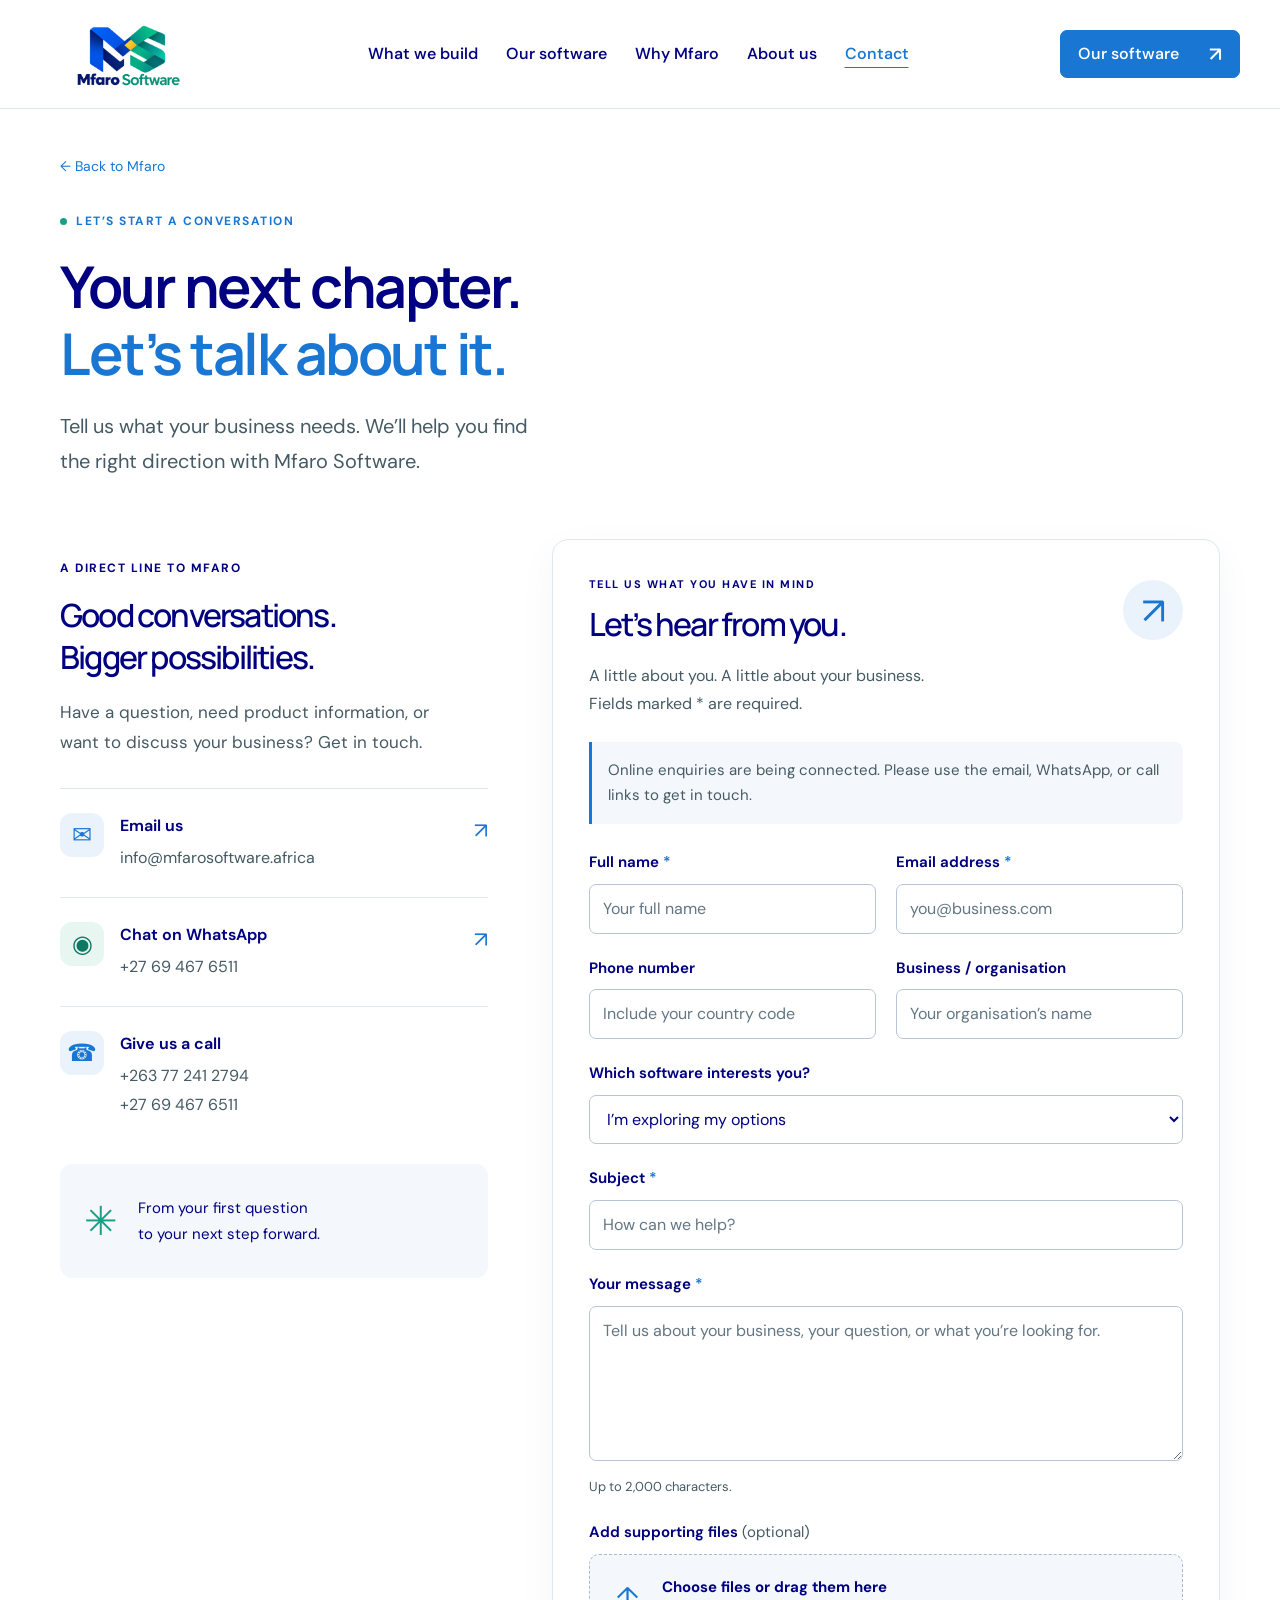
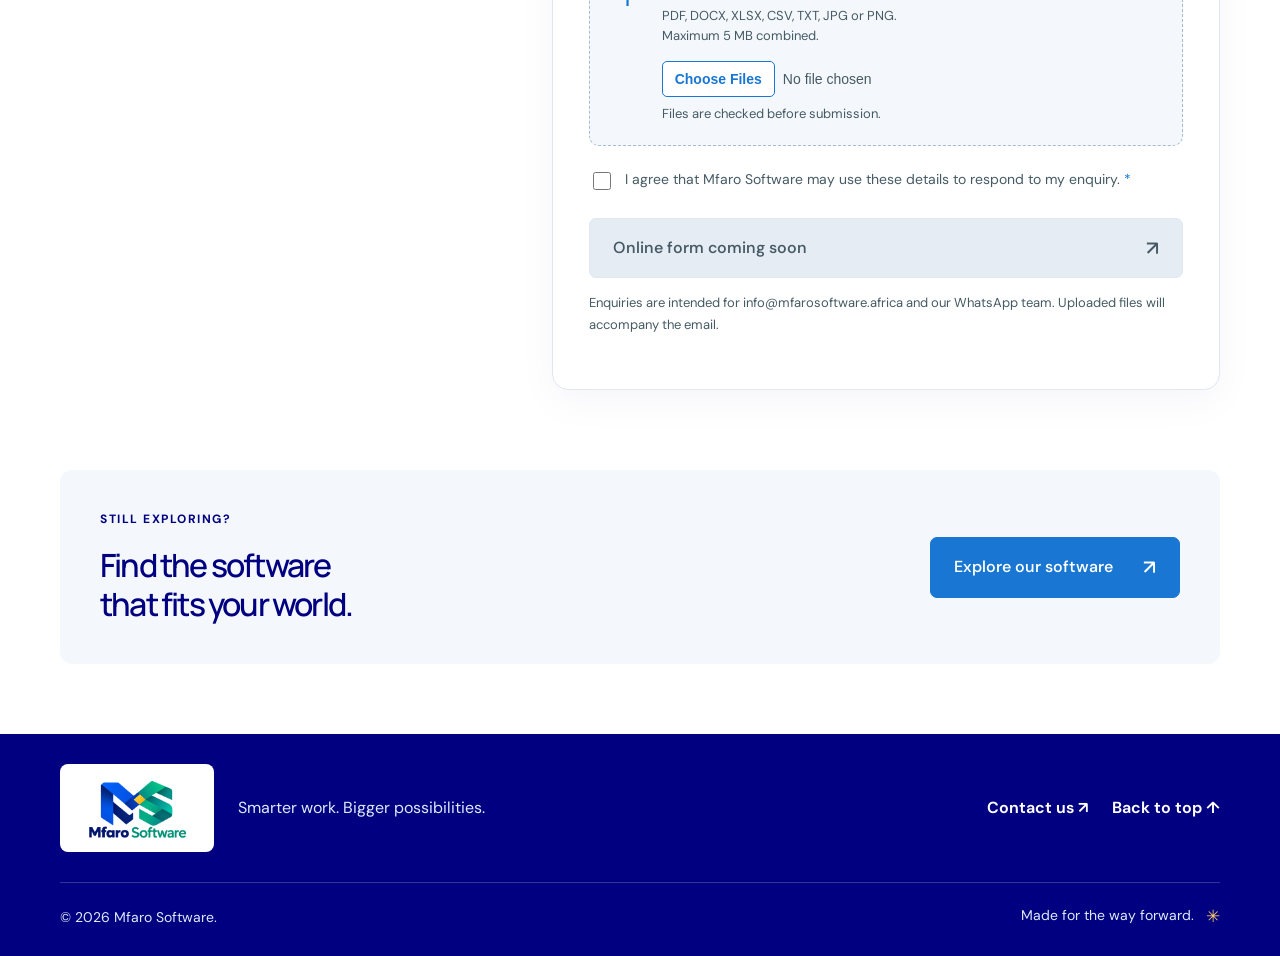
==== commit 80ef2078: "Highlight business, school and booking system development with all core modules" ====
--- a/contact.html
+++ b/contact.html
@@ -1,6 +1,6 @@
 <!doctype html>
-<html lang="en"><head><meta charset="UTF-8"><meta name="viewport" content="width=device-width,initial-scale=1"><meta name="description" content="Contact Mfaro Software about POS, invoicing, education, forex, or HR and payroll software. Email, WhatsApp, call, or prepare an enquiry with files up to 5 MB."><meta name="theme-color" content="#FFFFFF"><title>Contact us — Mfaro Software</title><link rel="icon" type="image/png" href="mfaro-software-logo.png"><link rel="stylesheet" href="style.css"><script src="contact-config.js" defer></script><script src="contact.js" defer></script></head>
-<body class="contact-page"><div class="header-shell"><header class="header"><a href="index.html" class="brand" aria-label="Mfaro Software home"><img class="brand-image" src="mfaro-software-logo.png" alt="Mfaro Software" width="176" height="92"></a><nav aria-label="Main navigation"><a href="index.html#solutions">Our software</a><a href="index.html#approach">Why Mfaro</a><a href="index.html#about">About us</a><a href="contact.html" aria-current="page">Contact</a></nav><a class="button small contact-header-cta" href="index.html#solutions">Our software <span>↗</span></a><button class="menu-toggle" aria-expanded="false" aria-label="Toggle navigation">☰</button></header></div>
+<html lang="en"><head><meta charset="UTF-8"><meta name="viewport" content="width=device-width,initial-scale=1"><meta name="description" content="Contact Mfaro Software about business management systems, school software, booking platforms, or our existing products. Email, WhatsApp, call, or prepare an enquiry with files up to 5 MB."><meta name="theme-color" content="#FFFFFF"><title>Contact us — Mfaro Software</title><link rel="icon" type="image/png" href="mfaro-software-logo.png"><link rel="stylesheet" href="style.css"><script src="contact-config.js" defer></script><script src="contact.js" defer></script></head>
+<body class="contact-page"><div class="header-shell"><header class="header"><a href="index.html" class="brand" aria-label="Mfaro Software home"><img class="brand-image" src="mfaro-software-logo.png" alt="Mfaro Software" width="176" height="92"></a><nav aria-label="Main navigation"><a href="index.html#what-we-build">What we build</a><a href="index.html#solutions">Our software</a><a href="index.html#approach">Why Mfaro</a><a href="index.html#about">About us</a><a href="contact.html" aria-current="page">Contact</a></nav><a class="button small contact-header-cta" href="index.html#solutions">Our software <span>↗</span></a><button class="menu-toggle" aria-expanded="false" aria-label="Toggle navigation">☰</button></header></div>
 <main>
 <section class="contact-intro wrap"><a class="contact-breadcrumb" href="index.html">← Back to Mfaro</a><div class="eyebrow"><span class="status-dot"></span> LET’S START A CONVERSATION</div><h1>Your next chapter.<br><em>Let’s talk about it.</em></h1><p>Tell us what your business needs. We’ll help you find<br class="desktop"> the right direction with Mfaro Software.</p></section>
 <section class="contact-layout wrap" aria-label="Contact Mfaro Software">
@@ -14,7 +14,7 @@
 <form id="contact-form" enctype="multipart/form-data">
 <div class="form-row"><div class="form-field"><label for="contact-name">Full name <span>*</span></label><input id="contact-name" name="name" autocomplete="name" required maxlength="80" placeholder="Your full name"></div><div class="form-field"><label for="contact-email">Email address <span>*</span></label><input id="contact-email" name="email" type="email" autocomplete="email" required maxlength="254" placeholder="you@business.com"></div></div>
 <div class="form-row"><div class="form-field"><label for="contact-phone">Phone number</label><input id="contact-phone" name="phone" type="tel" autocomplete="tel" maxlength="40" placeholder="Include your country code"></div><div class="form-field"><label for="contact-company">Business / organisation</label><input id="contact-company" name="company" autocomplete="organization" maxlength="120" placeholder="Your organisation’s name"></div></div>
-<div class="form-field"><label for="contact-product">Which software interests you?</label><select id="contact-product" name="product"><option value="General enquiry">I’m exploring my options</option>MfaroPOS</option><option>MfaroInvoice</option><option>MfaroEdu</option><option>MfaroForex</option><option>Mfaro HR &amp; Payroll</option></select></div>
+<div class="form-field"><label for="contact-product">Which software interests you?</label><select id="contact-product" name="product"><option value="General enquiry">I’m exploring my options</option><option>Business Management Systems</option><option>School Management Software</option><option>Booking and Appointment Systems</option>MfaroPOS</option><option>MfaroInvoice</option><option>MfaroEdu</option><option>MfaroForex</option><option>Mfaro HR &amp; Payroll</option></select></div>
 <div class="form-field"><label for="contact-subject">Subject <span>*</span></label><input id="contact-subject" name="subject" required maxlength="120" placeholder="How can we help?"></div>
 <div class="form-field"><label for="contact-message">Your message <span>*</span></label><textarea id="contact-message" name="message" rows="5" required minlength="10" maxlength="2000" placeholder="Tell us about your business, your question, or what you’re looking for."></textarea><span class="field-hint">Up to 2,000 characters.</span></div>
 <div class="form-field"><label for="contact-files">Add supporting files <span class="optional-label">(optional)</span></label><div class="upload-area" id="upload-area"><span class="upload-icon" aria-hidden="true">↑</span><div><strong>Choose files or drag them here</strong><p>PDF, DOCX, XLSX, CSV, TXT, JPG or PNG.<br>Maximum 5 MB combined.</p><input id="contact-files" name="attachments" type="file" multiple accept=".pdf,.docx,.xlsx,.csv,.txt,.jpg,.jpeg,.png" aria-describedby="file-help file-error"><span id="file-help" class="field-hint">Files are checked before submission.</span></div></div><ul id="file-list" class="file-list" aria-label="Selected files"></ul><p id="file-error" class="field-error" role="alert"></p><button id="clear-files" class="clear-files" type="button" hidden>Clear selected files</button></div>
--- a/style.css
+++ b/style.css
@@ -301,3 +301,29 @@
 
 
 @media(min-width:761px) and (max-width:1000px){.header{position:relative;gap:16px}.header nav{display:none;position:absolute;left:20px;right:20px;top:100px;background:var(--white);border:1px solid var(--border-color);padding:24px;z-index:10;border-radius:8px;box-shadow:0 12px 30px var(--shadow-soft)}.header nav.open{display:flex;flex-direction:column;gap:22px}.header .menu-toggle{display:block;border:0;background:none;color:var(--primary-navy);font-size:24px;padding:8px}.header .button{margin-left:auto}}
+
+/* Core development areas, separate from the existing software products. */
+.development-focus{padding-top:80px;padding-bottom:20px}
+.development-focus .section-heading>p{max-width:400px}
+.focus-grid{display:grid;grid-template-columns:repeat(3,minmax(0,1fr));gap:24px}
+.focus-card{display:flex;flex-direction:column;min-width:0;padding:28px;border:1px solid var(--border-color);border-radius:12px;background:var(--white);box-shadow:0 5px 20px var(--shadow-soft);border-top:4px solid var(--professional-blue)}
+.focus-school{border-top-color:var(--emerald-green)}
+.focus-booking{border-top-color:var(--gold-accent)}
+.focus-card-top{display:flex;align-items:center;justify-content:space-between;gap:12px;flex-wrap:wrap}
+.focus-icon{display:grid;place-items:center;width:46px;height:46px;border-radius:12px;background:var(--blue-soft);color:var(--professional-blue);font-size:28px}
+.focus-school .focus-icon{background:var(--emerald-soft);color:var(--emerald-action)}
+.focus-booking .focus-icon{background:var(--gold-soft);color:var(--primary-navy)}
+.focus-number{font-size:.75rem;letter-spacing:.6px;color:var(--text-secondary)}
+.focus-card h3{font-size:1.625rem;line-height:1.35;letter-spacing:-.6px;margin-top:24px}
+.focus-card>p{font-size:1rem;line-height:1.75;margin-top:16px}
+.focus-card h4{font-size:.875rem;letter-spacing:.5px;margin:24px 0 12px;color:var(--primary-navy)}
+.focus-card ul{list-style:none;padding:0;margin:0 0 24px}
+.focus-card li{position:relative;padding:9px 0 9px 17px;border-top:1px solid var(--border-color);font-size:1rem;line-height:1.65;color:var(--text-secondary);overflow-wrap:anywhere}
+.focus-card li::before{content:'';position:absolute;left:0;top:20px;width:5px;height:5px;border-radius:50%;background:var(--professional-blue)}
+.focus-school li::before{background:var(--emerald-green)}
+.focus-contact{margin-top:auto;align-items:flex-start;line-height:1.6;justify-content:space-between;gap:12px}
+.focus-contact span{flex-shrink:0}
+.hero-copy>p{max-width:520px}
+@media(max-width:1100px){.focus-grid{gap:16px}.focus-card{padding:24px 20px}.focus-card h3{font-size:1.375rem}}
+@media(max-width:900px){.focus-grid{grid-template-columns:1fr}.focus-card{padding:28px}.focus-card h3{font-size:1.625rem}.focus-card ul{display:grid;grid-template-columns:1fr 1fr;column-gap:24px}.focus-card h3,.focus-card>p{max-width:650px}}
+@media(max-width:600px){.development-focus{padding-top:48px;padding-bottom:0}.focus-card{padding:24px}.focus-card ul{display:block}.focus-card h3{font-size:1.5rem}}
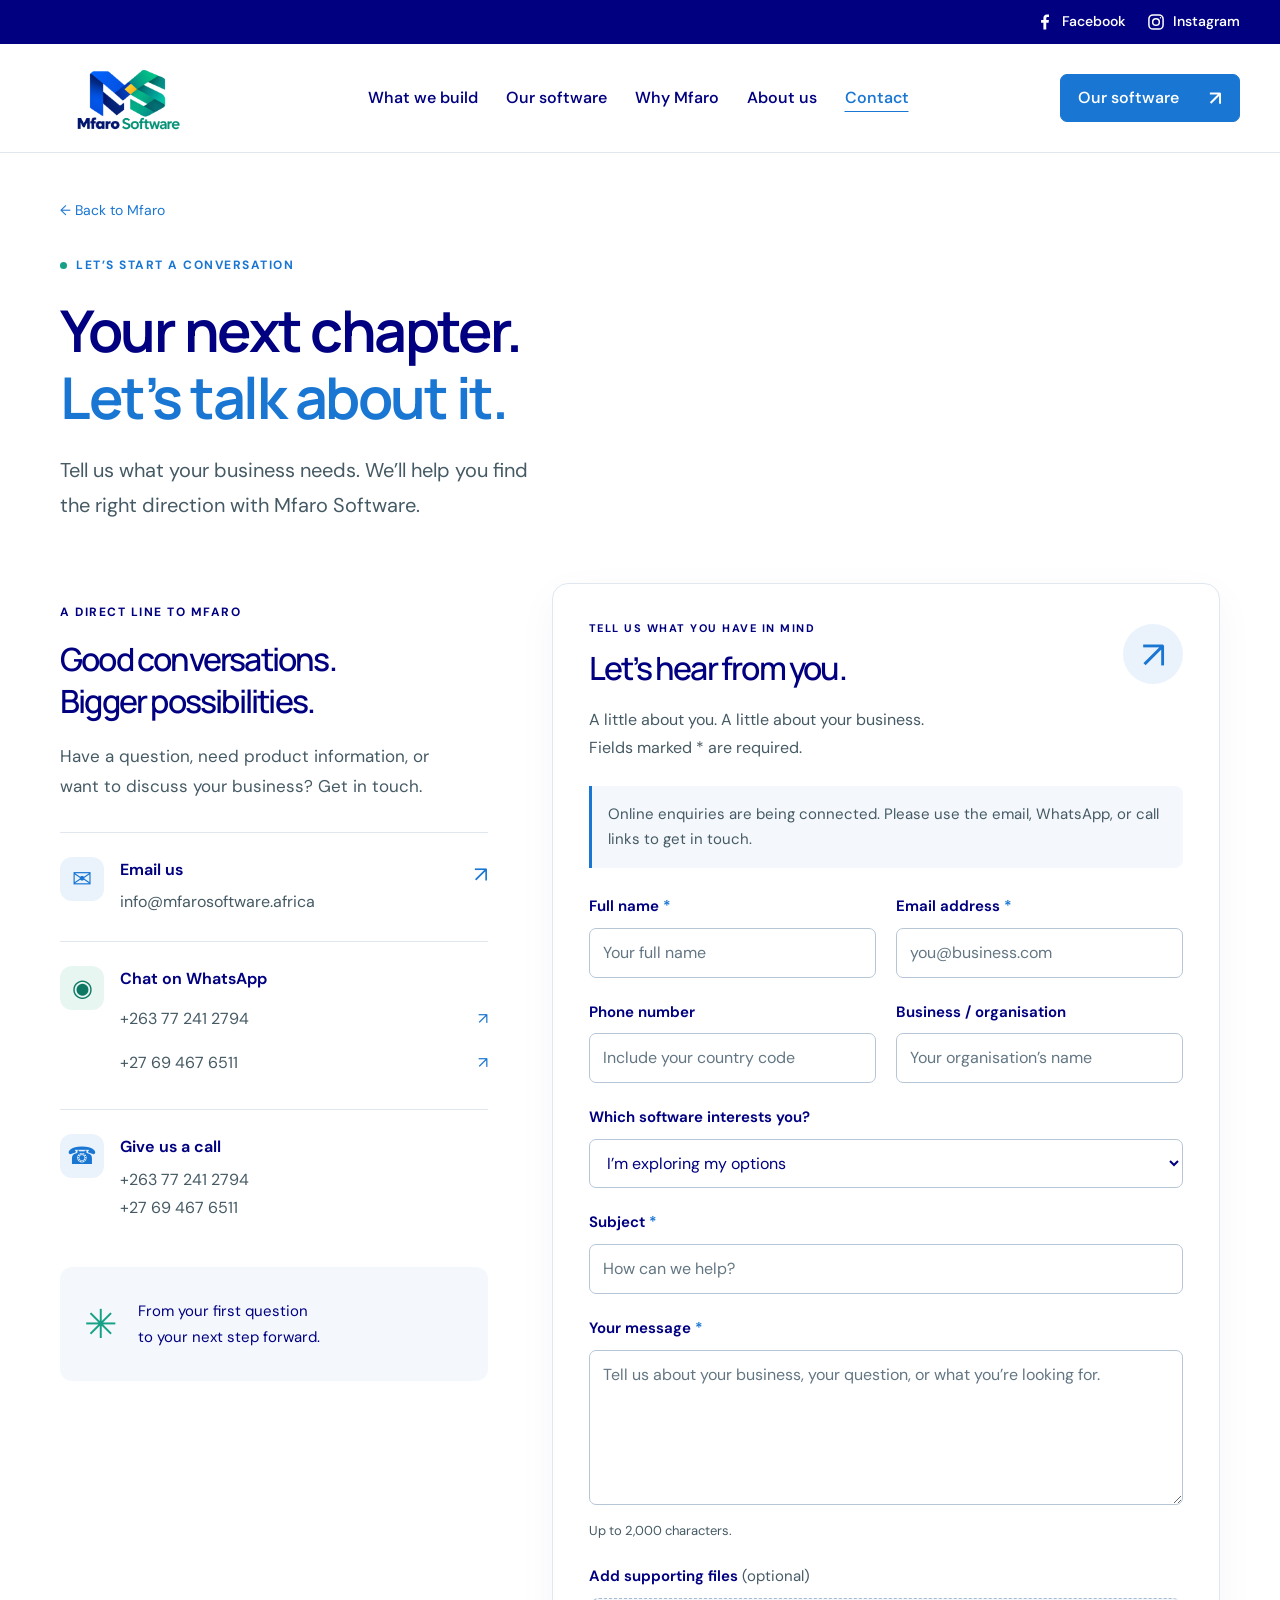
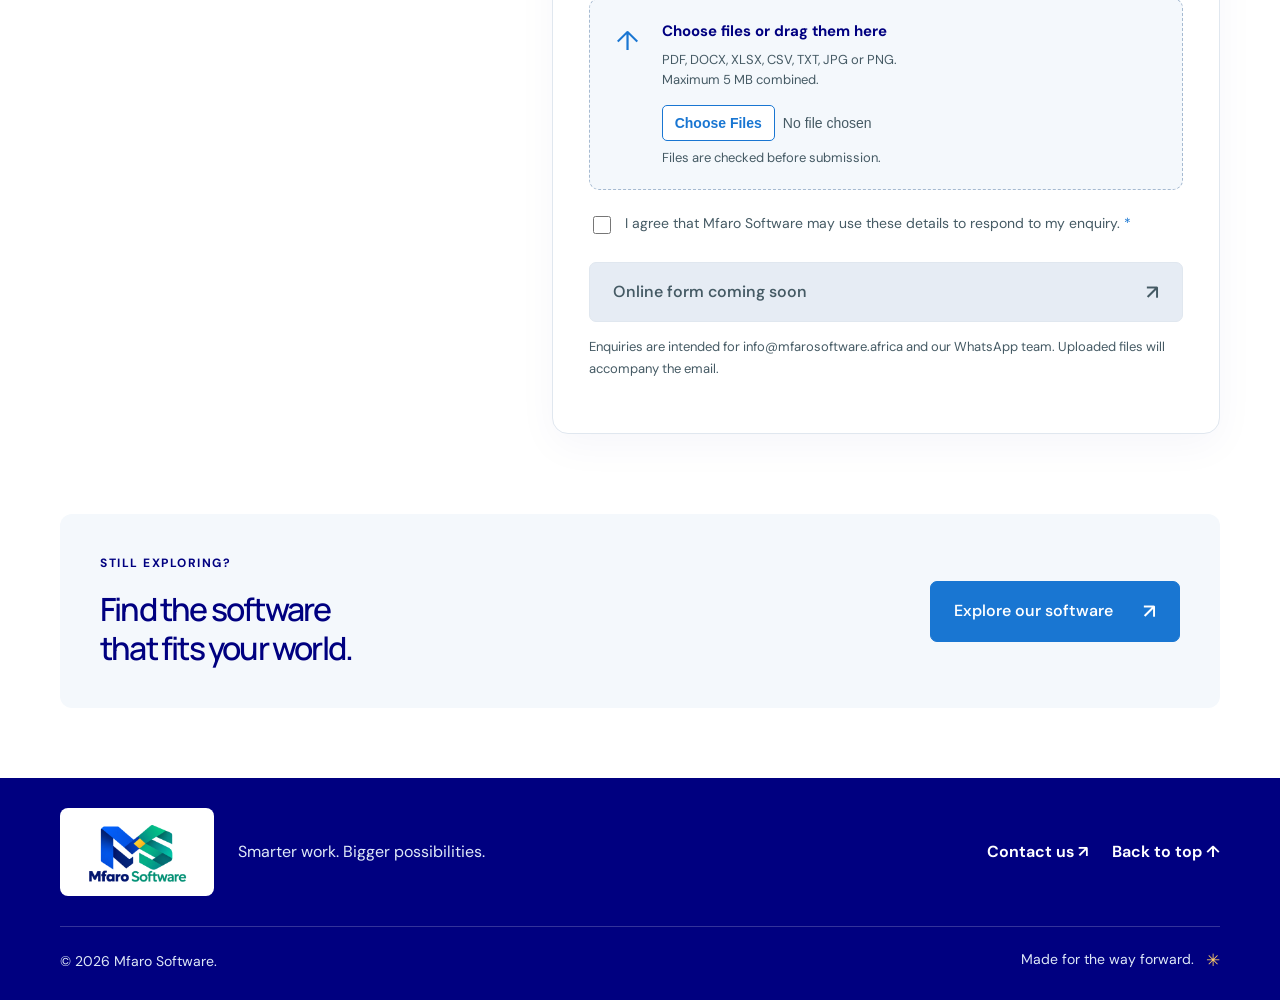
==== commit 6be067a4: "Add social bar, source designer credit and second WhatsApp contact" ====
--- a/contact.html
+++ b/contact.html
@@ -1,12 +1,14 @@
 <!doctype html>
-<html lang="en"><head><meta charset="UTF-8"><meta name="viewport" content="width=device-width,initial-scale=1"><meta name="description" content="Contact Mfaro Software about business management systems, school software, booking platforms, or our existing products. Email, WhatsApp, call, or prepare an enquiry with files up to 5 MB."><meta name="theme-color" content="#FFFFFF"><title>Contact us — Mfaro Software</title><link rel="icon" type="image/png" href="mfaro-software-logo.png"><link rel="stylesheet" href="style.css"><script src="contact-config.js" defer></script><script src="contact.js" defer></script></head>
-<body class="contact-page"><div class="header-shell"><header class="header"><a href="index.html" class="brand" aria-label="Mfaro Software home"><img class="brand-image" src="mfaro-software-logo.png" alt="Mfaro Software" width="176" height="92"></a><nav aria-label="Main navigation"><a href="index.html#what-we-build">What we build</a><a href="index.html#solutions">Our software</a><a href="index.html#approach">Why Mfaro</a><a href="index.html#about">About us</a><a href="contact.html" aria-current="page">Contact</a></nav><a class="button small contact-header-cta" href="index.html#solutions">Our software <span>↗</span></a><button class="menu-toggle" aria-expanded="false" aria-label="Toggle navigation">☰</button></header></div>
+<html lang="en">
+<!-- Designer: Andrew Madume +263 77 241 2794, +27 69 467 6511 andrewmadumezw@gmail.com -->
+<head><meta charset="UTF-8"><meta name="viewport" content="width=device-width,initial-scale=1"><meta name="description" content="Contact Mfaro Software about business management systems, school software, booking platforms, or our existing products. Email, WhatsApp, call, or prepare an enquiry with files up to 5 MB."><meta name="theme-color" content="#FFFFFF"><title>Contact us — Mfaro Software</title><link rel="icon" type="image/png" href="mfaro-software-logo.png"><link rel="stylesheet" href="style.css"><script src="contact-config.js" defer></script><script src="contact.js" defer></script></head>
+<body class="contact-page"><div class="social-bar"><nav class="social-bar-inner" aria-label="Social media"><a href="https://facebook.com/mfarosoftware" target="_blank" rel="noopener noreferrer" aria-label="Mfaro Software on Facebook (opens in a new tab)"><svg viewBox="0 0 24 24" aria-hidden="true" focusable="false"><path fill="currentColor" d="M13.5 21v-8.2h2.8l.4-3.2h-3.2v-2c0-.9.3-1.6 1.6-1.6h1.7V3.1c-.3 0-1.3-.1-2.5-.1-2.5 0-4.2 1.5-4.2 4.3v2.3H7.3v3.2h2.8V21z"/></svg><span>Facebook</span></a><a href="https://instagram.com/mfarosoftware" target="_blank" rel="noopener noreferrer" aria-label="Mfaro Software on Instagram (opens in a new tab)"><svg viewBox="0 0 24 24" fill="none" stroke="currentColor" stroke-width="1.8" aria-hidden="true" focusable="false"><rect x="3.5" y="3.5" width="17" height="17" rx="5"/><circle cx="12" cy="12" r="4"/><circle cx="17.4" cy="6.8" r=".9" fill="currentColor" stroke="none"/></svg><span>Instagram</span></a></nav></div><div class="header-shell"><header class="header"><a href="index.html" class="brand" aria-label="Mfaro Software home"><img class="brand-image" src="mfaro-software-logo.png" alt="Mfaro Software" width="176" height="92"></a><nav aria-label="Main navigation"><a href="index.html#what-we-build">What we build</a><a href="index.html#solutions">Our software</a><a href="index.html#approach">Why Mfaro</a><a href="index.html#about">About us</a><a href="contact.html" aria-current="page">Contact</a></nav><a class="button small contact-header-cta" href="index.html#solutions">Our software <span>↗</span></a><button class="menu-toggle" aria-expanded="false" aria-label="Toggle navigation">☰</button></header></div>
 <main>
 <section class="contact-intro wrap"><a class="contact-breadcrumb" href="index.html">← Back to Mfaro</a><div class="eyebrow"><span class="status-dot"></span> LET’S START A CONVERSATION</div><h1>Your next chapter.<br><em>Let’s talk about it.</em></h1><p>Tell us what your business needs. We’ll help you find<br class="desktop"> the right direction with Mfaro Software.</p></section>
 <section class="contact-layout wrap" aria-label="Contact Mfaro Software">
 <aside class="contact-details"><div class="eyebrow">A DIRECT LINE TO MFARO</div><h2>Good conversations.<br>Bigger possibilities.</h2><p>Have a question, need product information, or want to discuss your business? Get in touch.</p>
 <a class="contact-method" href="mailto:info@mfarosoftware.africa"><span class="contact-method-icon" aria-hidden="true">✉</span><span><strong>Email us</strong><span>info@mfarosoftware.africa</span></span><span class="method-arrow" aria-hidden="true">↗</span></a>
-<a class="contact-method" href="https://wa.me/27694676511" target="_blank" rel="noopener noreferrer"><span class="contact-method-icon whatsapp-icon" aria-hidden="true">◉</span><span><strong>Chat on WhatsApp</strong><span>+27 69 467 6511</span></span><span class="method-arrow" aria-hidden="true">↗</span></a>
+<div class="contact-method whatsapp-method"><span class="contact-method-icon whatsapp-icon" aria-hidden="true">◉</span><div class="whatsapp-numbers"><strong>Chat on WhatsApp</strong><a href="https://wa.me/263772412794" target="_blank" rel="noopener noreferrer" aria-label="Chat on WhatsApp: +263 77 241 2794 (opens in a new tab)">+263 77 241 2794 <span aria-hidden="true">↗</span></a><a href="https://wa.me/27694676511" target="_blank" rel="noopener noreferrer" aria-label="Chat on WhatsApp: +27 69 467 6511 (opens in a new tab)">+27 69 467 6511 <span aria-hidden="true">↗</span></a></div></div>
 <div class="contact-method call-method"><span class="contact-method-icon" aria-hidden="true">☎</span><span><strong>Give us a call</strong><a href="tel:+263772412794">+263 77 241 2794</a><a href="tel:+27694676511">+27 69 467 6511</a></span></div>
 <div class="contact-aside-note"><span aria-hidden="true">✳</span><p>From your first question<br>to your next step forward.</p></div></aside>
 <div class="contact-form-panel"><div class="contact-form-heading"><div><div class="eyebrow">TELL US WHAT YOU HAVE IN MIND</div><h2>Let’s hear from you.</h2></div><span class="contact-form-mark" aria-hidden="true">↗</span></div><p class="form-lead">A little about you. A little about your business.<br>Fields marked * are required.</p>
@@ -14,7 +16,7 @@
 <form id="contact-form" enctype="multipart/form-data">
 <div class="form-row"><div class="form-field"><label for="contact-name">Full name <span>*</span></label><input id="contact-name" name="name" autocomplete="name" required maxlength="80" placeholder="Your full name"></div><div class="form-field"><label for="contact-email">Email address <span>*</span></label><input id="contact-email" name="email" type="email" autocomplete="email" required maxlength="254" placeholder="you@business.com"></div></div>
 <div class="form-row"><div class="form-field"><label for="contact-phone">Phone number</label><input id="contact-phone" name="phone" type="tel" autocomplete="tel" maxlength="40" placeholder="Include your country code"></div><div class="form-field"><label for="contact-company">Business / organisation</label><input id="contact-company" name="company" autocomplete="organization" maxlength="120" placeholder="Your organisation’s name"></div></div>
-<div class="form-field"><label for="contact-product">Which software interests you?</label><select id="contact-product" name="product"><option value="General enquiry">I’m exploring my options</option><option>Business Management Systems</option><option>School Management Software</option><option>Booking and Appointment Systems</option>MfaroPOS</option><option>MfaroInvoice</option><option>MfaroEdu</option><option>MfaroForex</option><option>Mfaro HR &amp; Payroll</option></select></div>
+<div class="form-field"><label for="contact-product">Which software interests you?</label><select id="contact-product" name="product"><option value="General enquiry">I’m exploring my options</option><option>MfaroInvoice</option><option>MfaroPOS</option><option>MfaroEdu</option><option>MfaroBooking</option><option>MfaroForex</option><option>Business Management Systems</option><option>School Management Software</option><option>Booking and Appointment Systems</option></select></div>
 <div class="form-field"><label for="contact-subject">Subject <span>*</span></label><input id="contact-subject" name="subject" required maxlength="120" placeholder="How can we help?"></div>
 <div class="form-field"><label for="contact-message">Your message <span>*</span></label><textarea id="contact-message" name="message" rows="5" required minlength="10" maxlength="2000" placeholder="Tell us about your business, your question, or what you’re looking for."></textarea><span class="field-hint">Up to 2,000 characters.</span></div>
 <div class="form-field"><label for="contact-files">Add supporting files <span class="optional-label">(optional)</span></label><div class="upload-area" id="upload-area"><span class="upload-icon" aria-hidden="true">↑</span><div><strong>Choose files or drag them here</strong><p>PDF, DOCX, XLSX, CSV, TXT, JPG or PNG.<br>Maximum 5 MB combined.</p><input id="contact-files" name="attachments" type="file" multiple accept=".pdf,.docx,.xlsx,.csv,.txt,.jpg,.jpeg,.png" aria-describedby="file-help file-error"><span id="file-help" class="field-hint">Files are checked before submission.</span></div></div><ul id="file-list" class="file-list" aria-label="Selected files"></ul><p id="file-error" class="field-error" role="alert"></p><button id="clear-files" class="clear-files" type="button" hidden>Clear selected files</button></div>
--- a/style.css
+++ b/style.css
@@ -327,3 +327,18 @@
 @media(max-width:1100px){.focus-grid{gap:16px}.focus-card{padding:24px 20px}.focus-card h3{font-size:1.375rem}}
 @media(max-width:900px){.focus-grid{grid-template-columns:1fr}.focus-card{padding:28px}.focus-card h3{font-size:1.625rem}.focus-card ul{display:grid;grid-template-columns:1fr 1fr;column-gap:24px}.focus-card h3,.focus-card>p{max-width:650px}}
 @media(max-width:600px){.development-focus{padding-top:48px;padding-bottom:0}.focus-card{padding:24px}.focus-card ul{display:block}.focus-card h3{font-size:1.5rem}}
+
+.booking-symbol{background:var(--gold-soft);color:var(--primary-navy)}
+
+/* Social links sit above the white main navigation on every page. */
+.social-bar{background:var(--primary-navy);color:var(--white)}
+.social-bar-inner{max-width:1320px;margin:auto;padding:4px 40px;display:flex;justify-content:flex-end;align-items:center;gap:20px;min-height:44px}
+.social-bar a{display:inline-flex;align-items:center;gap:7px;min-height:36px;font-size:.875rem;font-weight:550;border-radius:4px}
+.social-bar svg{width:20px;height:20px;flex-shrink:0}
+.social-bar a:hover{color:var(--gold-accent)}
+.social-bar a:focus-visible{outline-color:var(--gold-accent);outline-offset:3px}
+.whatsapp-numbers{flex:1;min-width:0}
+.whatsapp-numbers a{display:flex;align-items:center;justify-content:space-between;gap:14px;min-height:44px;font-size:1rem;line-height:1.8;color:var(--text-secondary);overflow-wrap:anywhere}
+.whatsapp-numbers a span{color:var(--professional-blue)}
+.whatsapp-numbers a:hover{color:var(--professional-blue);text-decoration:underline;text-underline-offset:4px}
+@media(max-width:760px){.social-bar-inner{padding-left:20px;padding-right:20px;gap:18px}}
